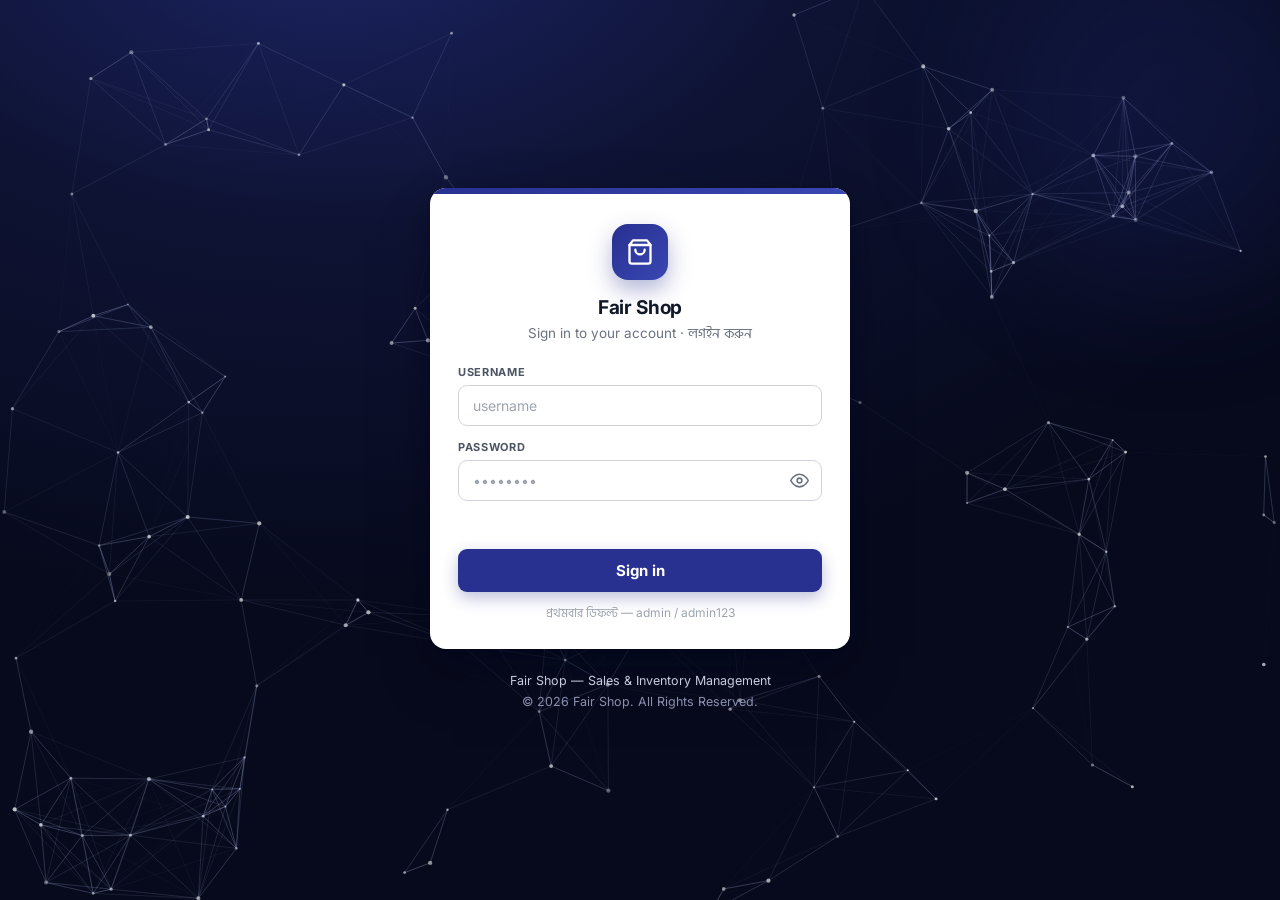
==== login.html @ 3dc546c9 "Login FX: reduce click burst dots by 50% (30 -> 15)" ====
<!doctype html>
<html lang="bn">
<head>
  <meta charset="utf-8" />
  <meta name="viewport" content="width=device-width, initial-scale=1, viewport-fit=cover" />
  <meta name="theme-color" content="#070a1c" />
  <title>Fair Shop — Sign in</title>
  <link rel="preconnect" href="https://fonts.googleapis.com" />
  <link rel="preconnect" href="https://fonts.gstatic.com" crossorigin />
  <link href="https://fonts.googleapis.com/css2?family=Inter:wght@400;500;600;700&family=Hind+Siliguri:wght@400;500;600;700&display=swap" rel="stylesheet" />
  <style>
    :root {
      --navy-a: #1c2565;
      --navy-b: #0e1334;
      --navy-c: #070a1c;
      --brand: #283090;
      --brand-2: #3947b3;
      --brand-hover: #232a79;
      --ink: #111827;
      --muted: #6b7280;
      --label: #4b5563;
      --border: #d1d5db;
      --placeholder: #9ca3af;
      --error: #dc2626;
    }

    * { box-sizing: border-box; }

    html, body { height: 100%; }

    body {
      margin: 0;
      min-height: 100vh;
      font-family: Inter, ui-sans-serif, system-ui, "Hind Siliguri", "Segoe UI", sans-serif;
      color: #fff;
      background: radial-gradient(1100px 700px at 26% -10%, var(--navy-a) 0%, var(--navy-b) 45%, var(--navy-c) 100%);
      background-attachment: fixed;
      overflow-x: hidden;
      -webkit-font-smoothing: antialiased;
      -moz-osx-font-smoothing: grayscale;
    }

    /* ---- Background layers ---- */
    #fx {
      position: fixed;
      inset: 0;
      width: 100%;
      height: 100%;
      display: block;
      z-index: 0;
      pointer-events: none;
    }

    .orb {
      position: fixed;
      top: -70px;
      right: -70px;
      width: 360px;
      height: 360px;
      border-radius: 50%;
      background: #2b39a0;
      filter: blur(70px);
      opacity: 0.18;
      z-index: 0;
      pointer-events: none;
    }

    /* ---- Layout ---- */
    .wrap {
      position: relative;
      z-index: 2;
      min-height: 100vh;
      display: flex;
      flex-direction: column;
      align-items: center;
      justify-content: center;
      gap: 22px;
      padding: 28px 20px;
    }

    /* ---- Card ---- */
    .card {
      width: 100%;
      max-width: 420px;
      background: #fff;
      border-radius: 16px;
      overflow: hidden;
      box-shadow:
        0 30px 60px -22px rgba(4, 8, 30, 0.65),
        0 12px 32px rgba(4, 8, 30, 0.35),
        0 2px 6px rgba(4, 8, 30, 0.2);
      animation: rise 0.5s cubic-bezier(0.2, 0.7, 0.3, 1) both;
    }

    @keyframes rise {
      from { opacity: 0; transform: translateY(14px) scale(0.99); }
      to   { opacity: 1; transform: translateY(0) scale(1); }
    }

    .card-top {
      height: 6px;
      background: linear-gradient(90deg, #283090, #3947b3);
    }

    .form {
      padding: 30px 28px 26px;
    }

    .badge {
      width: 56px;
      height: 56px;
      margin: 0 auto 16px;
      border-radius: 16px;
      background: linear-gradient(135deg, #283090, #3947b3);
      display: flex;
      align-items: center;
      justify-content: center;
      box-shadow: 0 10px 22px rgba(40, 48, 144, 0.35);
    }

    .badge svg { width: 28px; height: 28px; color: #fff; }

    .title {
      margin: 0 0 4px;
      text-align: center;
      font-size: 19px;
      font-weight: 700;
      letter-spacing: -0.01em;
      color: var(--ink);
    }

    .subtitle {
      margin: 0 0 22px;
      text-align: center;
      font-size: 13.5px;
      line-height: 1.5;
      color: var(--muted);
    }

    .field { margin-bottom: 14px; }

    .label {
      display: block;
      margin: 0 0 6px;
      font-size: 11px;
      font-weight: 700;
      letter-spacing: 0.06em;
      text-transform: uppercase;
      color: var(--label);
    }

    .input {
      width: 100%;
      border: 1px solid var(--border);
      border-radius: 9px;
      padding: 11px 14px;
      font-size: 14px;
      font-family: inherit;
      color: var(--ink);
      background: #fff;
      outline: none;
      transition: border-color 0.15s ease, box-shadow 0.15s ease;
    }

    .input::placeholder { color: var(--placeholder); }

    .input:focus {
      border-color: #283090;
      box-shadow: 0 0 0 2px rgba(40, 48, 144, 0.2);
    }

    .pass { position: relative; }
    .pass .input { padding-right: 46px; }

    .eye {
      position: absolute;
      right: 6px;
      top: 50%;
      transform: translateY(-50%);
      width: 34px;
      height: 34px;
      display: flex;
      align-items: center;
      justify-content: center;
      border: 0;
      border-radius: 7px;
      background: transparent;
      color: #6b7280;
      cursor: pointer;
      transition: background 0.15s ease, color 0.15s ease;
    }

    .eye:hover { background: #f1f3f9; color: #283090; }
    .eye:focus-visible { outline: 2px solid rgba(40, 48, 144, 0.4); outline-offset: 1px; }
    .eye svg { width: 19px; height: 19px; }
    .eye .icon-eye-off { display: none; }
    .eye.on .icon-eye { display: none; }
    .eye.on .icon-eye-off { display: block; }

    .error {
      min-height: 18px;
      margin: 10px 0 0;
      font-size: 12.5px;
      line-height: 1.4;
      color: var(--error);
    }

    .error.success { color: #16a34a; }

    .btn {
      width: 100%;
      margin-top: 16px;
      padding: 12px 16px;
      border: 0;
      border-radius: 9px;
      background: #283090;
      color: #fff;
      font-size: 15px;
      font-weight: 700;
      font-family: inherit;
      cursor: pointer;
      box-shadow: 0 6px 16px rgba(40, 48, 144, 0.3);
      transition: background 0.15s ease, transform 0.06s ease, box-shadow 0.15s ease;
    }

    .btn:hover { background: #232a79; box-shadow: 0 8px 20px rgba(40, 48, 144, 0.36); }
    .btn:active { transform: translateY(1px); }
    .btn:disabled { opacity: 0.72; cursor: default; box-shadow: none; }

    .hint {
      margin: 12px 0 0;
      text-align: center;
      font-size: 12px;
      color: #9ca3af;
    }

    /* ---- Footer ---- */
    .foot {
      position: relative;
      z-index: 2;
      margin: 0;
      text-align: center;
      font-size: 12.5px;
      line-height: 1.65;
      color: #c7cbe0;
    }

    .foot span { color: #8b90ad; }

    /* ---- Responsive ---- */
    @media (max-width: 480px) {
      .wrap { padding: 20px 14px; gap: 18px; }
      .form { padding: 24px 20px 22px; }
      .badge { width: 52px; height: 52px; }
      .title { font-size: 18px; }
    }

    @media (prefers-reduced-motion: reduce) {
      .card { animation: none; }
    }
  </style>
</head>
<body>
  <canvas id="fx" aria-hidden="true"></canvas>
  <div class="orb" aria-hidden="true"></div>

  <main class="wrap">
    <section class="card" aria-labelledby="shopTitle">
      <div class="card-top"></div>
      <form class="form" id="loginForm" novalidate>
        <div class="badge" aria-hidden="true">
          <svg viewBox="0 0 24 24" fill="none" stroke="currentColor" stroke-width="2" stroke-linecap="round" stroke-linejoin="round">
            <path d="M6 2 3 6v14a2 2 0 0 0 2 2h14a2 2 0 0 0 2-2V6l-3-4Z" />
            <path d="M3 6h18" />
            <path d="M16 10a4 4 0 0 1-8 0" />
          </svg>
        </div>

        <h1 class="title" id="shopTitle">Fair Shop</h1>
        <p class="subtitle">Sign in to your account &middot; লগইন করুন</p>

        <div class="field">
          <label class="label" for="username">Username</label>
          <input id="username" class="input" type="text" name="username" placeholder="username"
                 autocomplete="username" autocapitalize="none" spellcheck="false" required />
        </div>

        <div class="field">
          <label class="label" for="password">Password</label>
          <div class="pass">
            <input id="password" class="input" type="password" name="password" placeholder="••••••••"
                   autocomplete="current-password" required />
            <button type="button" class="eye" id="togglePass" aria-label="Show password" aria-pressed="false">
              <svg class="icon-eye" viewBox="0 0 24 24" fill="none" stroke="currentColor" stroke-width="2" stroke-linecap="round" stroke-linejoin="round">
                <path d="M1 12s4-8 11-8 11 8 11 8-4 8-11 8-11-8-11-8Z" />
                <circle cx="12" cy="12" r="3" />
              </svg>
              <svg class="icon-eye-off" viewBox="0 0 24 24" fill="none" stroke="currentColor" stroke-width="2" stroke-linecap="round" stroke-linejoin="round">
                <path d="M17.94 17.94A10.07 10.07 0 0 1 12 20c-7 0-11-8-11-8a18.45 18.45 0 0 1 5.06-5.94M9.9 4.24A9.12 9.12 0 0 1 12 4c7 0 11 8 11 8a18.5 18.5 0 0 1-2.16 3.19m-6.72-1.07a3 3 0 1 1-4.24-4.24" />
                <line x1="1" y1="1" x2="23" y2="23" />
              </svg>
            </button>
          </div>
        </div>

        <div class="error" id="loginError" role="alert" aria-live="polite"></div>

        <button class="btn" id="loginBtn" type="submit">Sign in</button>
        <p class="hint">প্রথমবার ডিফল্ট — admin / admin123</p>
      </form>
    </section>

    <p class="foot">
      Fair Shop &mdash; Sales &amp; Inventory Management<br />
      <span>&copy; 2026 Fair Shop. All Rights Reserved.</span>
    </p>
  </main>

  <script>
    /* ============================================================
       Particle-network background (vanilla JS, DPR-aware, capped)
       ============================================================ */
    (function () {
      "use strict";

      var canvas = document.getElementById("fx");
      var ctx = canvas.getContext("2d");
      var W = 0, H = 0, dpr = 1, rafId = 0;
      var particles = [];
      var mouse = { x: -9999, y: -9999, active: false };

      var CONNECT = 150;          // link distance (px)
      var DENSITY = 8500;         // one node per ~8500 px²
      var MAX_BASE = 220;         // cap for ambient nodes
      var MAX_TOTAL = 340;        // hard cap including bursts
      var BURST_COUNT = 30;
      var BURST_LIFE = 4.0;       // seconds

      var reduceMotion = window.matchMedia("(prefers-reduced-motion: reduce)").matches;

      function rnd(min, max) { return min + Math.random() * (max - min); }

      function makeBase() {
        var speed = reduceMotion ? 0 : rnd(0.1, 0.35);
        var angle = rnd(0, Math.PI * 2);
        return {
          x: rnd(0, W),
          y: rnd(0, H),
          vx: Math.cos(angle) * speed,
          vy: Math.sin(angle) * speed,
          r: rnd(1, 2.2),
          alpha: rnd(0.35, 0.8),
          burst: false,
          t: 0,
          max: 0
        };
      }

      function baseTarget() {
        return Math.min(Math.round((W * H) / DENSITY), MAX_BASE);
      }

      function resetBase() {
        particles = particles.filter(function (p) { return p.burst; });
        var n = baseTarget();
        for (var i = 0; i < n; i++) particles.push(makeBase());
      }

      function capTotal() {
        if (particles.length <= MAX_TOTAL) return;
        var excess = particles.length - MAX_TOTAL;
        for (var i = 0; i < particles.length && excess > 0; i++) {
          if (!particles[i].burst) { particles.splice(i, 1); i--; excess--; }
        }
      }

      function burst(x, y) {
        for (var i = 0; i < BURST_COUNT; i++) {
          var angle = rnd(0, Math.PI * 2);
          var speed = rnd(0.7, 2.8);
          particles.push({
            x: x,
            y: y,
            vx: Math.cos(angle) * speed,
            vy: Math.sin(angle) * speed,
            r: rnd(1.2, 2.6),
            alpha: 1,
            burst: true,
            t: 0,
            max: rnd(BURST_LIFE - 1, BURST_LIFE)
          });
        }
        capTotal();
      }

      function resize() {
        dpr = Math.min(window.devicePixelRatio || 1, 2);
        W = window.innerWidth;
        H = window.innerHeight;
        canvas.width = Math.floor(W * dpr);
        canvas.height = Math.floor(H * dpr);
        canvas.style.width = W + "px";
        canvas.style.height = H + "px";
        ctx.setTransform(dpr, 0, 0, dpr, 0, 0);
        resetBase();
      }

      var last = 0;

      function frame(now) {
        var dt = last ? Math.min((now - last) / 1000, 0.05) : 0.016;
        last = now;

        ctx.clearRect(0, 0, W, H);

        /* --- update --- */
        for (var i = particles.length - 1; i >= 0; i--) {
          var p = particles[i];
          p.x += p.vx * (dt * 60);
          p.y += p.vy * (dt * 60);

          if (p.burst) {
            p.vx *= 0.985;
            p.vy *= 0.985;
            p.t += dt;
            if (p.t >= p.max) particles.splice(i, 1);
          } else {
            if (p.x < -20) p.x = W + 20;
            else if (p.x > W + 20) p.x = -20;
            if (p.y < -20) p.y = H + 20;
            else if (p.y > H + 20) p.y = -20;
          }
        }

        /* --- cursor glow --- */
        if (mouse.active) {
          var glow = ctx.createRadialGradient(mouse.x, mouse.y, 0, mouse.x, mouse.y, 170);
          glow.addColorStop(0, "rgba(120,145,255,0.22)");
          glow.addColorStop(1, "rgba(120,145,255,0)");
          ctx.fillStyle = glow;
          ctx.beginPath();
          ctx.arc(mouse.x, mouse.y, 170, 0, Math.PI * 2);
          ctx.fill();
        }

        /* --- links between nodes --- */
        ctx.lineWidth = 1;
        var connect2 = CONNECT * CONNECT;
        for (var a = 0; a < particles.length; a++) {
          var pa = particles[a];
          for (var b = a + 1; b < particles.length; b++) {
            var pb = particles[b];
            var dx = pa.x - pb.x;
            var dy = pa.y - pb.y;
            var d2 = dx * dx + dy * dy;
            if (d2 >= connect2) continue;

            var d = Math.sqrt(d2);
            var alpha = (1 - d / CONNECT) * 0.35;

            if (pa.burst || pb.burst) {
              var fa = pa.burst ? 1 - pa.t / pa.max : 1;
              var fb = pb.burst ? 1 - pb.t / pb.max : 1;
              alpha *= Math.max(fa, fb);
              ctx.strokeStyle = "rgba(150,170,255," + alpha.toFixed(3) + ")";
            } else {
              ctx.strokeStyle = "rgba(190,205,255," + alpha.toFixed(3) + ")";
            }

            ctx.beginPath();
            ctx.moveTo(pa.x, pa.y);
            ctx.lineTo(pb.x, pb.y);
            ctx.stroke();
          }
        }

        /* --- cursor links --- */
        if (mouse.active) {
          for (var c = 0; c < particles.length; c++) {
            var pc = particles[c];
            var mx = pc.x - mouse.x;
            var my = pc.y - mouse.y;
            var md2 = mx * mx + my * my;
            if (md2 < connect2) {
              var md = Math.sqrt(md2);
              var ma = (1 - md / CONNECT) * 0.5;
              ctx.strokeStyle = "rgba(120,145,255," + ma.toFixed(3) + ")";
              ctx.beginPath();
              ctx.moveTo(mouse.x, mouse.y);
              ctx.lineTo(pc.x, pc.y);
              ctx.stroke();
            }
          }
        }

        /* --- nodes --- */
        for (var n = 0; n < particles.length; n++) {
          var pn = particles[n];
          var life = 1;
          if (pn.burst) life = Math.max(0, 1 - pn.t / pn.max);
          var nodeAlpha = pn.burst ? life : pn.alpha;

          ctx.beginPath();
          ctx.arc(pn.x, pn.y, pn.r, 0, Math.PI * 2);

          if (pn.burst) {
            ctx.fillStyle = "rgba(200,215,255," + nodeAlpha.toFixed(3) + ")";
            ctx.shadowColor = "rgba(120,145,255,0.9)";
            ctx.shadowBlur = 12;
          } else {
            ctx.fillStyle = "rgba(255,255,255," + (nodeAlpha * 0.9).toFixed(3) + ")";
            ctx.shadowBlur = 0;
          }
          ctx.fill();
        }
        ctx.shadowBlur = 0;

        rafId = requestAnimationFrame(frame);
      }

      window.addEventListener("resize", resize, { passive: true });
      window.addEventListener("mousemove", function (e) {
        mouse.x = e.clientX;
        mouse.y = e.clientY;
        mouse.active = true;
      }, { passive: true });
      window.addEventListener("mouseleave", function () { mouse.active = false; });

      /* click / tap anywhere (including over the card) spawns a glowing web */
      window.addEventListener("pointerdown", function (e) {
        if (e.button === 0) burst(e.clientX, e.clientY);
      }, { passive: true });
      window.addEventListener("touchstart", function (e) {
        var t = e.touches[0];
        if (t) burst(t.clientX, t.clientY);
      }, { passive: true });

      resize();
      if (reduceMotion) {
        frame(0);
      } else {
        rafId = requestAnimationFrame(frame);
      }
    })();

    /* ============================================================
       Login form logic
       ============================================================ */
    (function () {
      "use strict";

      var form = document.getElementById("loginForm");
      var userEl = document.getElementById("username");
      var passEl = document.getElementById("password");
      var eye = document.getElementById("togglePass");
      var errEl = document.getElementById("loginError");
      var btn = document.getElementById("loginBtn");

      eye.addEventListener("click", function () {
        var show = passEl.type === "password";
        passEl.type = show ? "text" : "password";
        eye.classList.toggle("on", show);
        eye.setAttribute("aria-pressed", show ? "true" : "false");
        eye.setAttribute("aria-label", show ? "Hide password" : "Show password");
        passEl.focus();
      });

      function setError(message, success) {
        errEl.textContent = message || "";
        errEl.classList.toggle("success", !!success);
      }

      form.addEventListener("submit", function (event) {
        event.preventDefault();

        var user = userEl.value.trim();
        var pass = passEl.value;

        if (!user) { setError("ইউজারনেম দিন।"); userEl.focus(); return; }
        if (!pass) { setError("পাসওয়ার্ড দিন।"); passEl.focus(); return; }

        setError("");
        btn.disabled = true;
        btn.textContent = "Signing in…";

        // Demo authentication. Replace with a real API call if needed.
        window.setTimeout(function () {
          if (user === "admin" && pass === "admin123") {
            setError("সফল! ড্যাশবোর্ডে নিয়ে যাওয়া হচ্ছে…", true);
            window.setTimeout(function () {
              window.location.href = "index.html";
            }, 650);
          } else {
            btn.disabled = false;
            btn.textContent = "Sign in";
            setError("ভুল ইউজারনেম অথবা পাসওয়ার্ড।");
            passEl.focus();
            passEl.select();
          }
        }, 450);
      });
    })();
  </script>
</body>
</html>
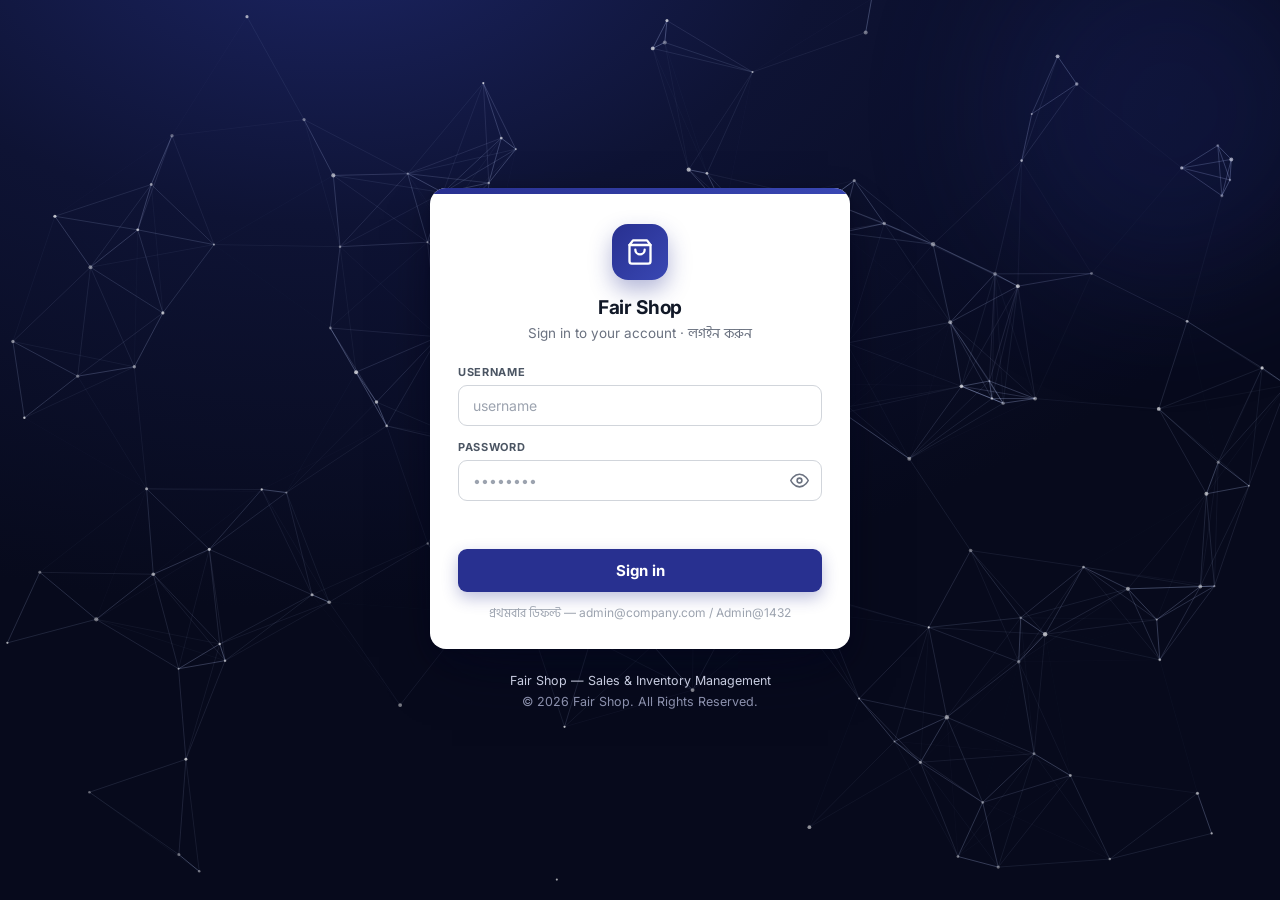
==== commit f2a7cce9: "Unify Credit and Due (no partial paid field); default admin -> admin@company.com / Admin@1432" ====
--- a/login.html
+++ b/login.html
@@ -306,7 +306,7 @@
         <div class="error" id="loginError" role="alert" aria-live="polite"></div>
 
         <button class="btn" id="loginBtn" type="submit">Sign in</button>
-        <p class="hint">প্রথমবার ডিফল্ট — admin / admin123</p>
+        <p class="hint">প্রথমবার ডিফল্ট — admin@company.com / Admin@1432</p>
       </form>
     </section>
 
@@ -585,7 +585,7 @@
 
         // Demo authentication. Replace with a real API call if needed.
         window.setTimeout(function () {
-          if (user === "admin" && pass === "admin123") {
+          if (user === "admin@company.com" && pass === "Admin@1432") {
             setError("সফল! ড্যাশবোর্ডে নিয়ে যাওয়া হচ্ছে…", true);
             window.setTimeout(function () {
               window.location.href = "index.html";
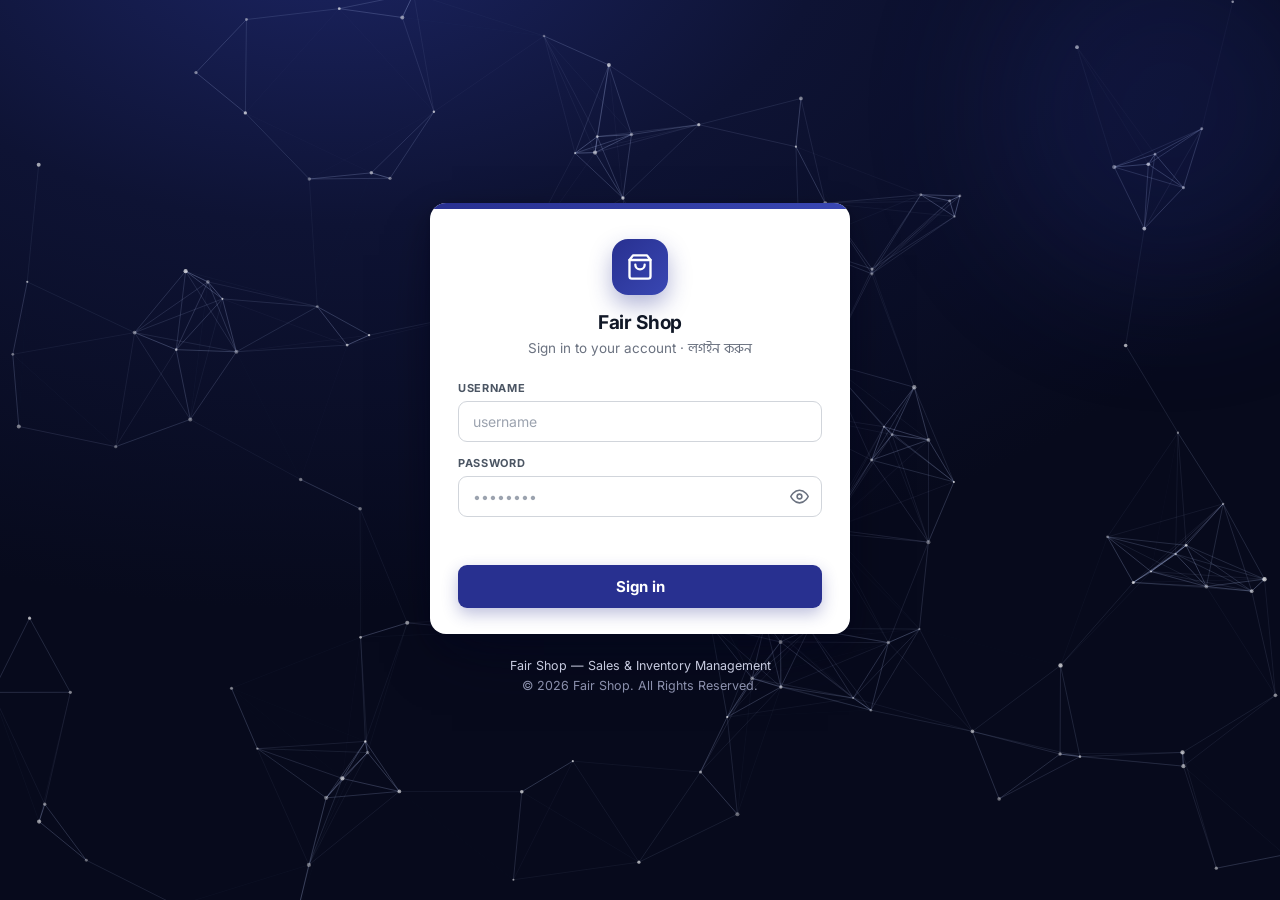
==== commit a3bf7024: "Remove default admin credentials hint from login pages" ====
--- a/login.html
+++ b/login.html
@@ -306,7 +306,6 @@
         <div class="error" id="loginError" role="alert" aria-live="polite"></div>
 
         <button class="btn" id="loginBtn" type="submit">Sign in</button>
-        <p class="hint">প্রথমবার ডিফল্ট — admin@company.com / Admin@1432</p>
       </form>
     </section>
 
@@ -583,20 +582,10 @@
         btn.disabled = true;
         btn.textContent = "Signing in…";
 
-        // Demo authentication. Replace with a real API call if needed.
+        // The real login is handled inside index.html (via the backend).
+        // This standalone page just forwards to the main dashboard login.
         window.setTimeout(function () {
-          if (user === "admin@company.com" && pass === "Admin@1432") {
-            setError("সফল! ড্যাশবোর্ডে নিয়ে যাওয়া হচ্ছে…", true);
-            window.setTimeout(function () {
-              window.location.href = "index.html";
-            }, 650);
-          } else {
-            btn.disabled = false;
-            btn.textContent = "Sign in";
-            setError("ভুল ইউজারনেম অথবা পাসওয়ার্ড।");
-            passEl.focus();
-            passEl.select();
-          }
+          window.location.href = "index.html";
         }, 450);
       });
     })();
